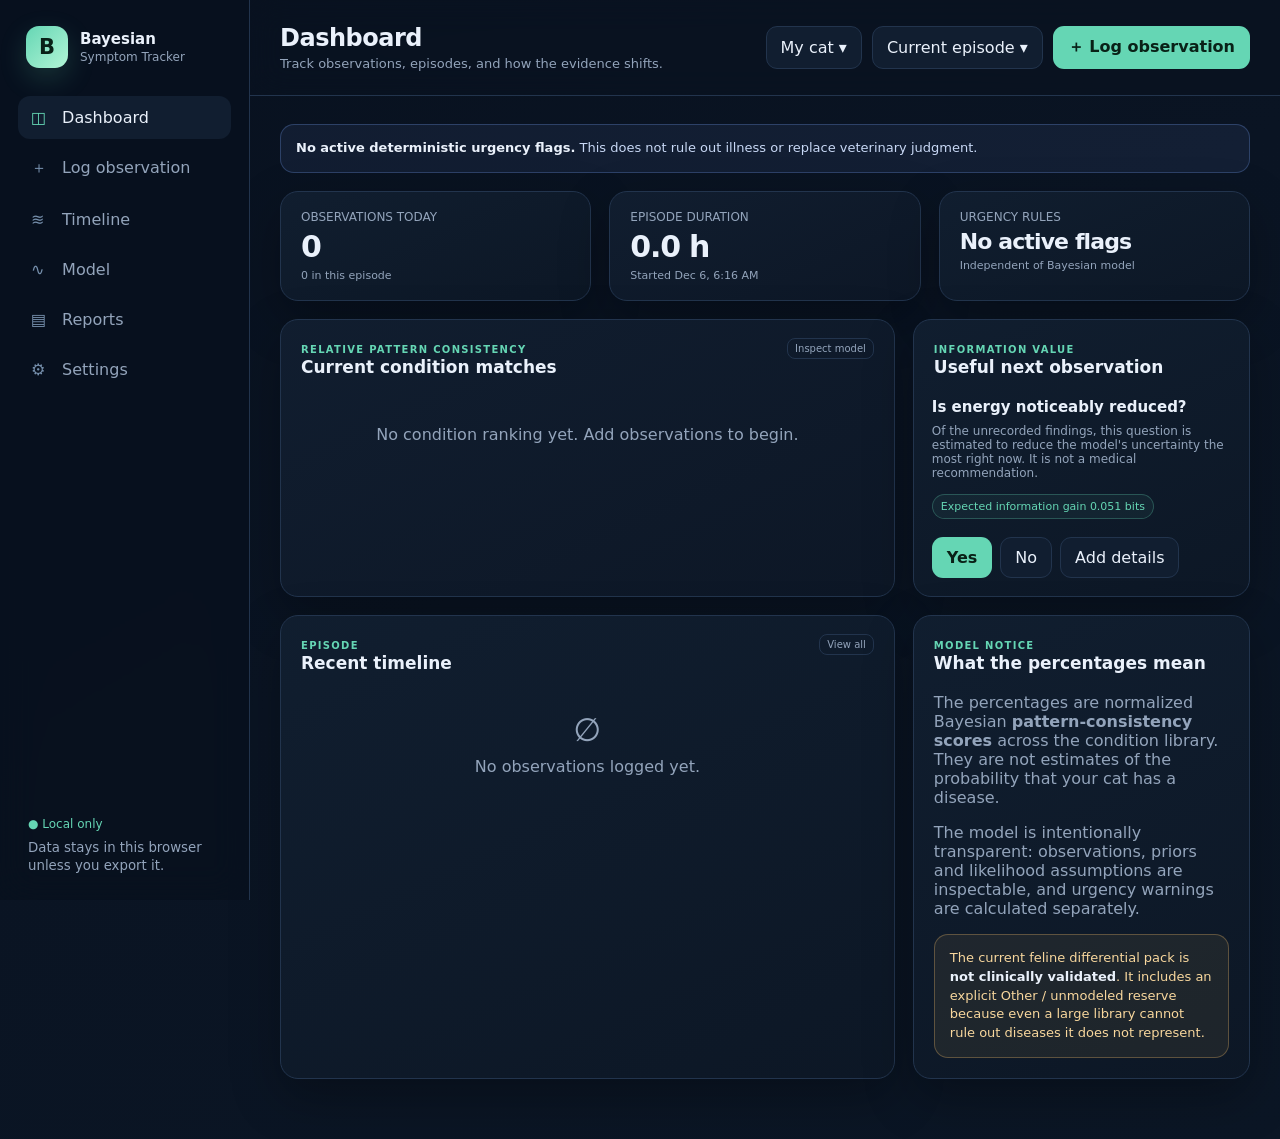
==== index.html @ 3bbf84b3 "Update for multiple profiles." ====
<!doctype html>
<html lang="en">
<head>
  <meta charset="utf-8" />
  <meta name="viewport" content="width=device-width,initial-scale=1" />
  <meta name="theme-color" content="#0d1726" />
  <meta name="description" content="A local-first Bayesian symptom and observation tracker for cats." />
  <title>Bayesian Symptom Tracker</title>
  <link rel="stylesheet" href="styles.css" />
  <link rel="manifest" href="manifest.webmanifest" />
</head>
<body>
  <div class="app-shell">
    <aside class="sidebar">
      <div class="brand">
        <div class="brand-mark">B</div>
        <div><strong>Bayesian</strong><span>Symptom Tracker</span></div>
      </div>
      <nav id="nav">
        <button data-view="dashboard" class="active"><span>◫</span> Dashboard</button>
        <button data-view="log"><span>＋</span> Log observation</button>
        <button data-view="timeline"><span>≋</span> Timeline</button>
        <button data-view="model"><span>∿</span> Model</button>
        <button data-view="reports"><span>▤</span> Reports</button>
        <button data-view="settings"><span>⚙</span> Settings</button>
      </nav>
      <div class="sidebar-foot">
        <span class="local-pill">● Local only</span>
        <small>Data stays in this browser unless you export it.</small>
      </div>
    </aside>

    <main>
      <header class="topbar">
        <button class="mobile-menu" id="mobileMenu" aria-label="Open navigation">☰</button>
        <div>
          <h1 id="viewTitle">Dashboard</h1>
          <p id="viewSubtitle">Track observations, episodes, and how the evidence shifts.</p>
        </div>
        <div class="top-actions">
          <button class="ghost context-button" id="petButton">My cat ▾</button>
          <button class="ghost context-button" id="episodeButton">Current episode ▾</button>
          <button class="primary" id="quickLog">＋ Log observation</button>
        </div>
      </header>

      <section id="appContent" class="content"></section>
    </main>
  </div>

  <div class="modal-backdrop hidden" id="modalBackdrop">
    <div class="modal" role="dialog" aria-modal="true" aria-labelledby="modalTitle">
      <div class="modal-head">
        <div><span class="eyebrow" id="modalEyebrow">OBSERVATION</span><h2 id="modalTitle">Log observation</h2></div>
        <button class="icon-button" id="closeModal" aria-label="Close">×</button>
      </div>
      <div id="modalBody"></div>
    </div>
  </div>

  <div id="toast" class="toast hidden"></div>
  <script src="app.js"></script>
</body>
</html>
---- styles.css ----
:root{
  --bg:#08111f;--panel:#0d1726;--panel2:#111e30;--panel3:#15243a;--line:#22344d;
  --text:#eaf1fb;--muted:#93a4bb;--accent:#65d6b4;--accent2:#7da7ff;--warning:#f2bd66;--danger:#ff7d86;
  --shadow:0 18px 50px rgba(0,0,0,.28);--radius:18px;
}
*{box-sizing:border-box}html{background:var(--bg);color-scheme:dark}body{margin:0;font-family:Inter,ui-sans-serif,system-ui,-apple-system,BlinkMacSystemFont,"Segoe UI",sans-serif;background:linear-gradient(150deg,#08111f,#0a1423 46%,#0b1625);color:var(--text);min-height:100vh}
button,input,select,textarea{font:inherit}.app-shell{display:grid;grid-template-columns:250px 1fr;min-height:100vh}.sidebar{position:sticky;top:0;height:100vh;border-right:1px solid var(--line);padding:26px 18px 20px;background:rgba(8,17,31,.9);backdrop-filter:blur(18px);display:flex;flex-direction:column;z-index:20}.brand{display:flex;gap:12px;align-items:center;padding:0 8px 28px}.brand-mark{width:42px;height:42px;border-radius:13px;display:grid;place-items:center;color:#092117;font-weight:900;font-size:21px;background:linear-gradient(135deg,var(--accent),#b2f5d6);box-shadow:0 10px 28px rgba(101,214,180,.18)}.brand strong,.brand span{display:block}.brand strong{font-size:15px}.brand span{font-size:12px;color:var(--muted);margin-top:2px}.sidebar nav{display:grid;gap:7px}.sidebar nav button{border:0;text-align:left;background:transparent;color:var(--muted);padding:12px 13px;border-radius:12px;cursor:pointer;transition:.16s}.sidebar nav button span{display:inline-block;width:26px;color:#7690ad}.sidebar nav button:hover,.sidebar nav button.active{background:var(--panel2);color:var(--text)}.sidebar nav button.active span{color:var(--accent)}.sidebar-foot{margin-top:auto;padding:16px 10px 4px;display:grid;gap:8px;color:var(--muted)}.local-pill{font-size:12px;color:var(--accent)}.sidebar-foot small{line-height:1.4}
main{min-width:0}.topbar{min-height:96px;padding:23px 30px;border-bottom:1px solid var(--line);display:flex;align-items:center;gap:18px;background:rgba(9,19,33,.78);backdrop-filter:blur(16px);position:sticky;top:0;z-index:15}.topbar h1{margin:0;font-size:24px;letter-spacing:-.02em}.topbar p{margin:4px 0 0;color:var(--muted);font-size:13px}.top-actions{margin-left:auto;display:flex;gap:10px}.content{padding:28px 30px 60px;max-width:1500px;margin:0 auto}.mobile-menu{display:none;border:0;background:transparent;color:var(--text);font-size:24px}
button.primary,button.ghost,button.danger,button.secondary{border:1px solid transparent;border-radius:11px;padding:10px 14px;cursor:pointer;transition:.16s}button.primary{background:var(--accent);color:#092117;font-weight:800}button.primary:hover{filter:brightness(1.06);transform:translateY(-1px)}button.ghost{background:var(--panel2);border-color:var(--line);color:var(--text)}button.secondary{background:#1a2a42;border-color:#2c4261;color:#cfe1f5}button.danger{background:rgba(255,125,134,.1);border-color:rgba(255,125,134,.28);color:#ffabb1}.icon-button{border:0;background:transparent;color:var(--muted);font-size:26px;cursor:pointer}.grid{display:grid;gap:18px}.grid.two{grid-template-columns:minmax(0,1.55fr) minmax(300px,.85fr)}.grid.three{grid-template-columns:repeat(3,1fr)}.card{background:linear-gradient(155deg,rgba(17,30,48,.96),rgba(13,23,38,.96));border:1px solid var(--line);border-radius:var(--radius);box-shadow:var(--shadow);overflow:hidden}.card-pad{padding:20px}.card-head{padding:18px 20px 0;display:flex;gap:16px;align-items:flex-start;justify-content:space-between}.card h2,.card h3{margin:0}.card h2{font-size:17px}.card h3{font-size:15px}.card p{color:var(--muted)}.eyebrow{text-transform:uppercase;letter-spacing:.13em;color:var(--accent);font-size:10px;font-weight:900}.muted{color:var(--muted)}.kpi{padding:18px 20px}.kpi-label{color:var(--muted);font-size:12px}.kpi-value{font-size:30px;font-weight:800;letter-spacing:-.04em;margin-top:5px}.kpi-foot{font-size:11px;color:var(--muted);margin-top:5px}.notice{border:1px solid rgba(125,167,255,.26);background:rgba(125,167,255,.08);border-radius:14px;padding:14px 15px;color:#c8d8f5;font-size:13px;line-height:1.45}.notice.warning{border-color:rgba(242,189,102,.3);background:rgba(242,189,102,.08);color:#f8d79d}.notice.danger{border-color:rgba(255,125,134,.34);background:rgba(255,125,134,.09);color:#ffd0d4}.notice strong{color:var(--text)}
.score-list{padding:10px 20px 20px;display:grid;gap:13px}.score-row{display:grid;grid-template-columns:minmax(150px,1.3fr) 2fr 58px;align-items:center;gap:12px}.score-label{min-width:0}.score-label strong{display:block;font-size:13px;white-space:nowrap;overflow:hidden;text-overflow:ellipsis}.score-label small{color:var(--muted)}.bar{height:8px;background:#1f3047;border-radius:99px;overflow:hidden}.bar>span{display:block;height:100%;border-radius:inherit;background:linear-gradient(90deg,var(--accent2),var(--accent));min-width:2px}.score-number{text-align:right;font-weight:800;font-variant-numeric:tabular-nums}.timeline{padding:8px 20px 20px}.event{display:grid;grid-template-columns:88px 14px 1fr;gap:12px;position:relative;padding:9px 0}.event:before{content:"";position:absolute;left:94px;top:29px;bottom:-10px;width:1px;background:var(--line)}.event:last-child:before{display:none}.event-time{font-size:11px;color:var(--muted);text-align:right;padding-top:2px}.dot{width:10px;height:10px;border-radius:50%;background:var(--accent);margin-top:4px;box-shadow:0 0 0 4px rgba(101,214,180,.08)}.event-body{padding-bottom:7px}.event-body strong{font-size:13px}.event-body p{margin:4px 0 0;font-size:12px;line-height:1.45}.event-actions{margin-top:7px;display:flex;gap:7px}.mini{border:1px solid var(--line);background:transparent;color:var(--muted);font-size:10px;border-radius:8px;padding:4px 7px;cursor:pointer}.empty{padding:38px 22px;text-align:center;color:var(--muted)}.empty .big{font-size:32px;margin-bottom:8px}.chips{display:flex;gap:7px;flex-wrap:wrap}.chip{border:1px solid var(--line);border-radius:99px;padding:5px 8px;color:var(--muted);font-size:11px;background:rgba(255,255,255,.015)}.chip.accent{color:var(--accent);border-color:rgba(101,214,180,.28);background:rgba(101,214,180,.06)}
.question-card{padding:18px}.question-card h3{margin:3px 0 8px}.question-card p{font-size:12px;margin:0 0 14px}.question-actions{display:flex;gap:8px}.evidence-list{padding:8px 20px 20px;display:grid;gap:9px}.evidence-item{display:grid;grid-template-columns:1fr auto;gap:12px;padding:10px 0;border-bottom:1px solid rgba(34,52,77,.55)}.evidence-item:last-child{border-bottom:0}.evidence-item strong{font-size:12px}.evidence-item small{color:var(--muted);display:block;margin-top:3px}.impact{font-size:11px;font-weight:800}.impact.up{color:var(--accent)}.impact.down{color:var(--danger)}
form{display:grid;gap:15px}.field{display:grid;gap:7px}.field label{font-size:12px;color:#b6c6da}.field input,.field select,.field textarea{width:100%;background:#0c1829;color:var(--text);border:1px solid #263a55;border-radius:10px;padding:10px 11px;outline:none}.field input:focus,.field select:focus,.field textarea:focus{border-color:#5687ca;box-shadow:0 0 0 3px rgba(86,135,202,.12)}.field textarea{min-height:88px;resize:vertical}.form-row{display:grid;grid-template-columns:1fr 1fr;gap:12px}.form-actions{display:flex;justify-content:flex-end;gap:9px;padding-top:4px}.helper{font-size:11px;color:var(--muted);line-height:1.4}.checkbox{display:flex;align-items:center;gap:8px;color:#c2d0e0;font-size:12px}.checkbox input{width:auto}.modal-backdrop{position:fixed;inset:0;background:rgba(3,8,15,.74);display:grid;place-items:center;padding:24px;z-index:100}.modal-backdrop.hidden,.hidden{display:none!important}.modal{width:min(650px,100%);max-height:90vh;overflow:auto;background:var(--panel);border:1px solid var(--line);border-radius:20px;box-shadow:0 30px 80px rgba(0,0,0,.5)}.modal-head{display:flex;justify-content:space-between;align-items:flex-start;padding:21px 22px 10px}.modal-head h2{margin:4px 0 0}.modal #modalBody{padding:10px 22px 22px}.toast{position:fixed;right:22px;bottom:22px;padding:12px 15px;background:#142238;border:1px solid #29415f;border-radius:12px;box-shadow:var(--shadow);font-size:12px;z-index:200}
.table-wrap{overflow:auto}.table{width:100%;border-collapse:collapse}.table th,.table td{padding:11px 13px;border-bottom:1px solid var(--line);text-align:left;font-size:12px}.table th{color:var(--muted);font-weight:600}.table td{color:#d5dfec}.badge{display:inline-block;border-radius:99px;padding:4px 7px;font-size:10px;font-weight:800;text-transform:uppercase;letter-spacing:.05em}.badge.emergency{background:rgba(255,125,134,.12);color:#ff9da4}.badge.urgent{background:rgba(242,189,102,.12);color:#f5c977}.badge.clear{background:rgba(101,214,180,.09);color:var(--accent)}.section-gap{margin-top:18px}.report-paper{background:#fff;color:#1d2733;border-radius:12px;padding:28px;box-shadow:var(--shadow)}.report-paper h2,.report-paper h3{color:#17202a}.report-paper p,.report-paper td,.report-paper th{color:#3f4b58}.report-paper .report-muted{color:#6d7782}.report-paper table{width:100%;border-collapse:collapse}.report-paper td,.report-paper th{padding:7px;border-bottom:1px solid #dde3ea;font-size:12px;text-align:left}.report-options{display:flex;gap:14px;flex-wrap:wrap;margin:12px 0 18px}.source-list a{color:#9fc1ff}.source-list li{margin-bottom:8px;color:var(--muted);font-size:12px}.model-chart{padding:6px 20px 18px}.spark{width:100%;height:210px}.spark line{stroke:#243750;stroke-width:1}.spark polyline{fill:none;stroke:#65d6b4;stroke-width:2.5}.spark text{fill:#8296ae;font-size:10px}.divider{height:1px;background:var(--line);margin:18px 0}.episode-strip{display:flex;gap:8px;overflow:auto;padding-bottom:4px}.episode-pill{white-space:nowrap;border:1px solid var(--line);background:#0d192a;color:var(--muted);padding:8px 10px;border-radius:99px;font-size:11px;cursor:pointer}.episode-pill.active{background:rgba(101,214,180,.09);color:var(--accent);border-color:rgba(101,214,180,.26)}
@media(max-width:1000px){.app-shell{grid-template-columns:1fr}.sidebar{position:fixed;left:-270px;width:250px;transition:.2s}.sidebar.open{left:0;box-shadow:20px 0 50px rgba(0,0,0,.4)}.mobile-menu{display:block}.grid.two,.grid.three{grid-template-columns:1fr}.topbar{padding:18px}.content{padding:20px}.top-actions .ghost{display:none}}
@media(max-width:650px){.topbar p{display:none}.top-actions .primary{padding:9px 10px;font-size:12px}.content{padding:14px}.form-row{grid-template-columns:1fr}.score-row{grid-template-columns:minmax(120px,1fr) 1.2fr 50px}.grid.three{gap:12px}.kpi-value{font-size:25px}.modal-backdrop{padding:10px}.event{grid-template-columns:62px 14px 1fr}.event:before{left:68px}}
@media print{body{background:white;color:black}.sidebar,.topbar,.no-print,.report-options,.report-actions{display:none!important}.app-shell{display:block}.content{padding:0}.card{border:0;box-shadow:none}.report-paper{box-shadow:none;border-radius:0;padding:0}#appContent>*:not(.print-target){display:none!important}.print-target{display:block!important}}

/* v0.2 condition-library browser */
.model-family{border:1px solid var(--line);border-radius:12px;margin:10px 0;background:rgba(255,255,255,.018);overflow:hidden}
.model-family summary{display:flex;justify-content:space-between;gap:16px;align-items:center;cursor:pointer;padding:14px 16px;list-style:none}
.model-family summary::-webkit-details-marker{display:none}
.model-family summary span{font-size:12px;color:var(--muted);white-space:nowrap}
.model-family[open] summary{border-bottom:1px solid var(--line)}
.model-family .score-list{padding:6px 0}
@media (max-width:640px){.model-family summary{align-items:flex-start;flex-direction:column;gap:4px}.model-family summary span{white-space:normal}}

/* v0.3 multi-pet + settings polish */
.form-row.three{grid-template-columns:1.25fr .8fr 1.2fr}
.button-row{display:flex;gap:9px;align-items:center;flex-wrap:wrap;padding-top:4px}
.button-like{display:inline-flex;align-items:center;justify-content:center;border:1px solid transparent;border-radius:11px;padding:10px 14px;cursor:pointer;transition:.16s;line-height:1.2}
.button-like.ghost-like{background:var(--panel2);border-color:var(--line);color:var(--text)}
.button-like:hover{filter:brightness(1.08);transform:translateY(-1px)}
.pet-strip{display:flex;gap:8px;overflow:auto;padding:2px 0 4px}
.pet-pill{white-space:nowrap;border:1px solid var(--line);background:#0d192a;color:var(--muted);padding:8px 12px;border-radius:99px;font-size:12px;cursor:pointer}
.pet-pill.active{background:rgba(101,214,180,.09);color:var(--accent);border-color:rgba(101,214,180,.26)}
.split-actions{justify-content:space-between;align-items:center}
.pet-switch-list{display:grid;gap:9px}
.pet-switch{width:100%;display:grid;grid-template-columns:42px 1fr auto;align-items:center;gap:12px;text-align:left;background:#0c1829;color:var(--text);border:1px solid var(--line);border-radius:13px;padding:11px 12px;cursor:pointer}
.pet-switch:hover,.pet-switch.active{border-color:rgba(101,214,180,.38);background:rgba(101,214,180,.055)}
.pet-switch strong,.pet-switch small{display:block}.pet-switch small{color:var(--muted);margin-top:3px}
.pet-avatar{width:38px;height:38px;border-radius:12px;display:grid;place-items:center;background:var(--panel3);color:var(--accent);font-weight:900}
.context-button{max-width:190px;white-space:nowrap;overflow:hidden;text-overflow:ellipsis}
.settings-grid{align-items:start}
@media(max-width:1150px){.context-button{max-width:145px}.top-actions{gap:7px}}
@media(max-width:1000px){.form-row.three{grid-template-columns:1fr 1fr}.form-row.three .field:first-child{grid-column:1/-1}.top-actions #episodeButton{display:none}.top-actions #petButton{display:inline-flex}}
@media(max-width:650px){.form-row.three{grid-template-columns:1fr}.form-row.three .field:first-child{grid-column:auto}.top-actions #petButton{max-width:105px;padding:9px 10px;font-size:12px}.button-row>*{flex:1 1 auto}.pet-switch{grid-template-columns:38px 1fr}.pet-switch>.chip{display:none}}
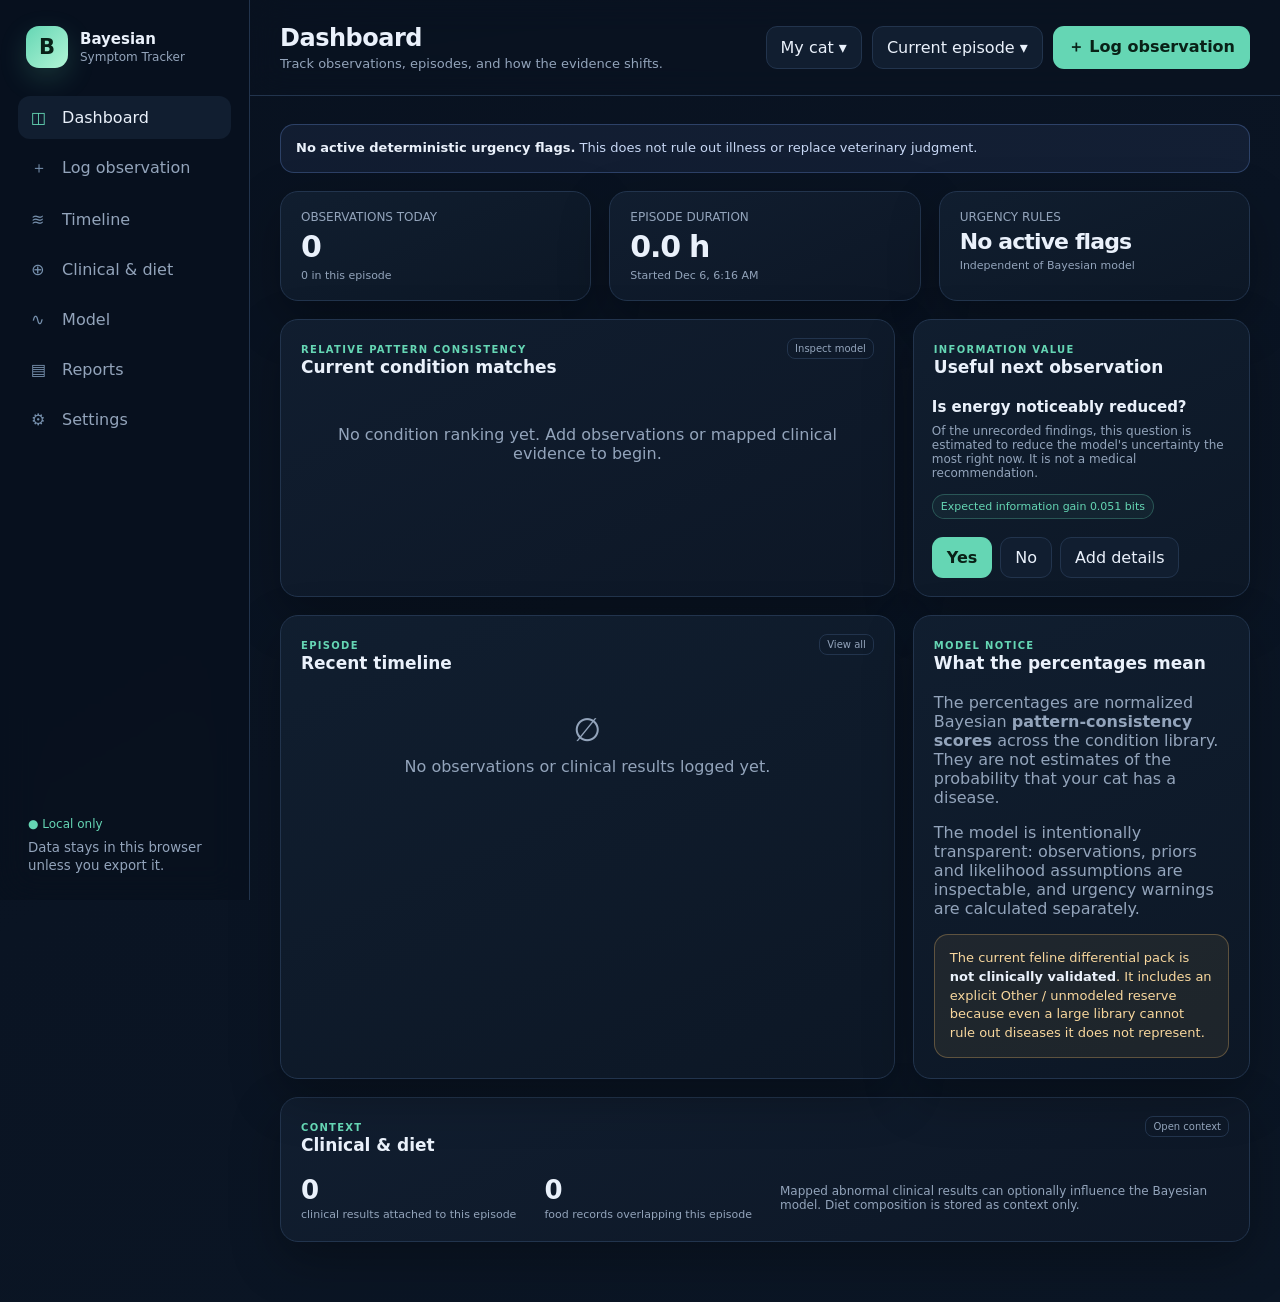
==== commit aca39607: "Additional context." ====
--- a/index.html
+++ b/index.html
@@ -20,6 +20,7 @@
         <button data-view="dashboard" class="active"><span>◫</span> Dashboard</button>
         <button data-view="log"><span>＋</span> Log observation</button>
         <button data-view="timeline"><span>≋</span> Timeline</button>
+        <button data-view="context"><span>⊕</span> Clinical & diet</button>
         <button data-view="model"><span>∿</span> Model</button>
         <button data-view="reports"><span>▤</span> Reports</button>
         <button data-view="settings"><span>⚙</span> Settings</button>
--- a/styles.css
+++ b/styles.css
@@ -44,3 +44,27 @@
 @media(max-width:1150px){.context-button{max-width:145px}.top-actions{gap:7px}}
 @media(max-width:1000px){.form-row.three{grid-template-columns:1fr 1fr}.form-row.three .field:first-child{grid-column:1/-1}.top-actions #episodeButton{display:none}.top-actions #petButton{display:inline-flex}}
 @media(max-width:650px){.form-row.three{grid-template-columns:1fr}.form-row.three .field:first-child{grid-column:auto}.top-actions #petButton{max-width:105px;padding:9px 10px;font-size:12px}.button-row>*{flex:1 1 auto}.pet-switch{grid-template-columns:38px 1fr}.pet-switch>.chip{display:none}}
+
+
+/* v0.4 clinical measurements + diet context */
+.context-grid{align-items:start}
+.context-list{display:grid;gap:10px;margin-top:12px}
+.context-item{display:grid;grid-template-columns:minmax(0,1fr) auto;gap:14px;align-items:start;padding:13px 0;border-bottom:1px solid rgba(34,52,77,.58)}
+.context-item:last-child{border-bottom:0}
+.context-item strong{display:inline-block;font-size:13px;margin-right:8px}
+.context-item small{display:block;color:var(--muted);margin-top:4px;line-height:1.4}
+.context-item p{font-size:12px;margin:6px 0 0}
+.context-value{font-size:13px;font-weight:800;color:var(--accent2)}
+.context-actions{display:flex;gap:7px;align-items:center;justify-content:flex-end;flex-wrap:wrap}
+.nutrient-chips{display:flex;gap:6px;flex-wrap:wrap;margin-top:8px}
+.context-summary{display:grid;grid-template-columns:auto auto 1fr;gap:28px;align-items:center}
+.context-summary>div{display:grid;gap:3px}.context-summary>div strong{font-size:26px}.context-summary>div span{font-size:11px;color:var(--muted)}.context-summary p{margin:0;font-size:12px}
+.clinical-dot{background:var(--accent2)!important;box-shadow:0 0 0 4px rgba(125,167,255,.09)!important}
+
+.clinical-value-row{grid-template-columns:1.35fr 1fr .65fr}
+.clinical-reference-row{grid-template-columns:1fr 1fr 1.25fr}
+@media(max-width:1000px){.clinical-value-row,.clinical-reference-row{grid-template-columns:1fr 1fr}.clinical-value-row .field:first-child{grid-column:1/-1}}
+@media(max-width:650px){.clinical-value-row,.clinical-reference-row{grid-template-columns:1fr}.clinical-value-row .field:first-child{grid-column:auto}}
+.empty.compact{padding:24px 10px}
+@media(max-width:900px){.context-summary{grid-template-columns:1fr 1fr}.context-summary p{grid-column:1/-1}}
+@media(max-width:650px){.context-item{grid-template-columns:1fr}.context-actions{justify-content:flex-start}.context-summary{grid-template-columns:1fr}.context-summary p{grid-column:auto}.context-grid .card-head{align-items:center}.context-grid .card-head .primary{padding:8px 10px;font-size:11px}}
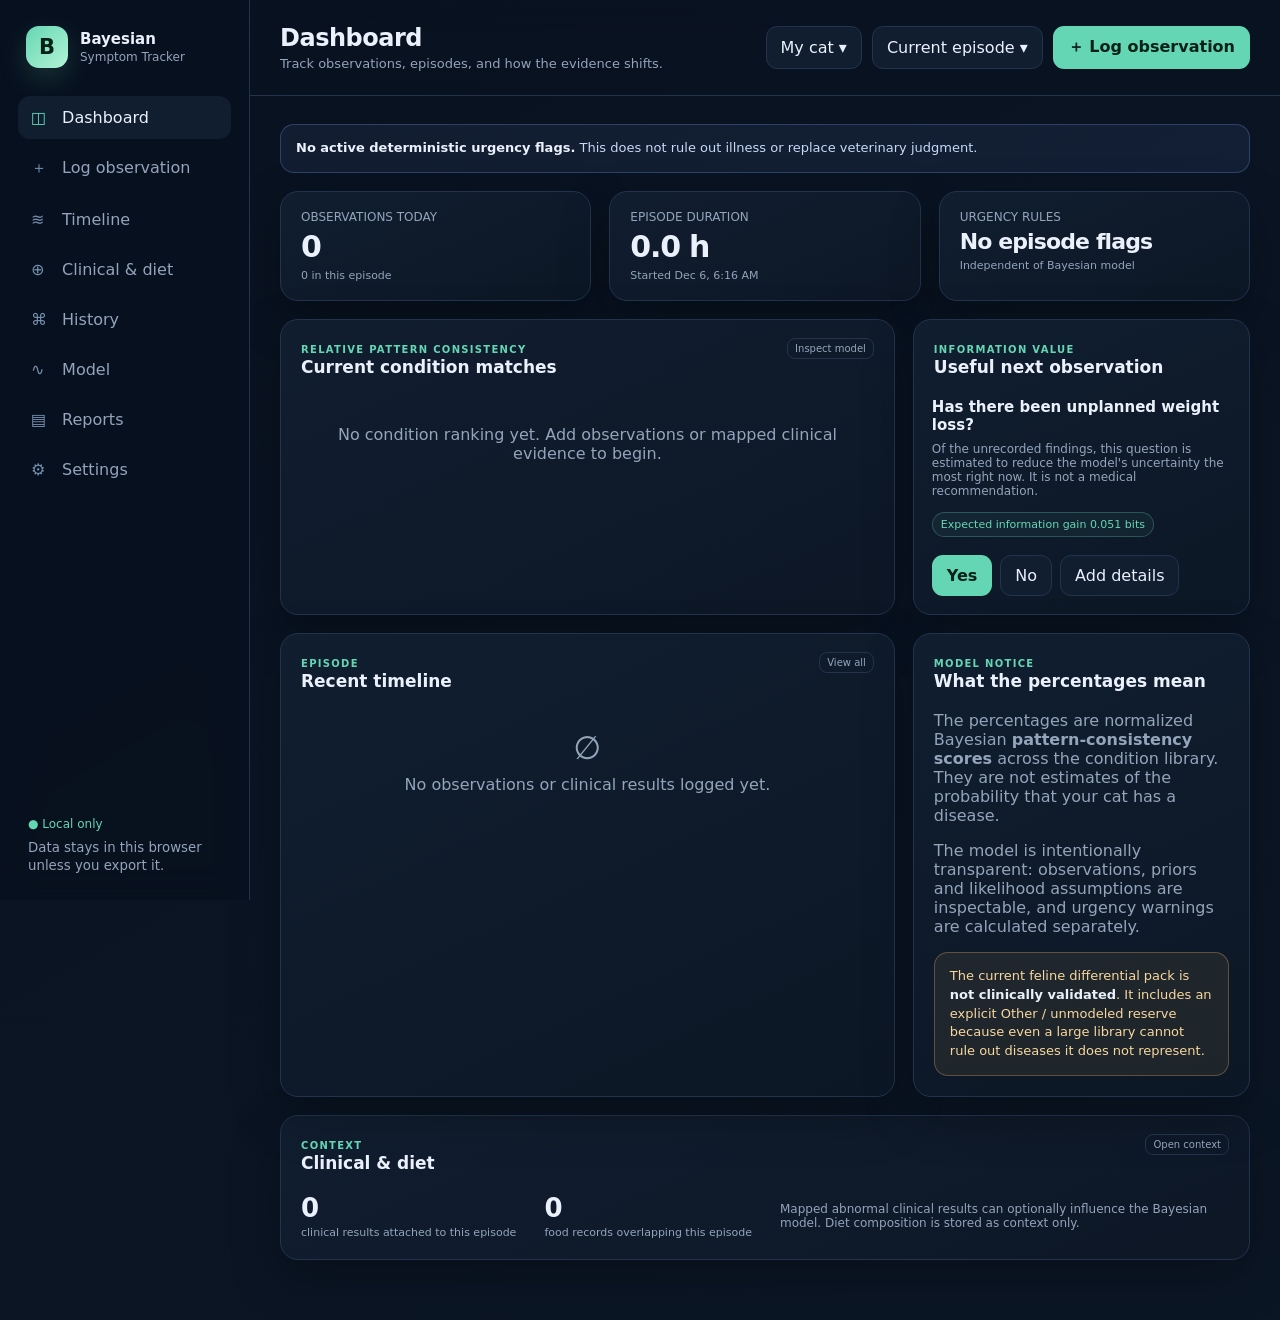
==== commit 53ebaf60: "Udpates" ====
--- a/index.html
+++ b/index.html
@@ -21,6 +21,7 @@
         <button data-view="log"><span>＋</span> Log observation</button>
         <button data-view="timeline"><span>≋</span> Timeline</button>
         <button data-view="context"><span>⊕</span> Clinical & diet</button>
+        <button data-view="history"><span>⌘</span> History</button>
         <button data-view="model"><span>∿</span> Model</button>
         <button data-view="reports"><span>▤</span> Reports</button>
         <button data-view="settings"><span>⚙</span> Settings</button>
--- a/styles.css
+++ b/styles.css
@@ -68,3 +68,16 @@
 .empty.compact{padding:24px 10px}
 @media(max-width:900px){.context-summary{grid-template-columns:1fr 1fr}.context-summary p{grid-column:1/-1}}
 @media(max-width:650px){.context-item{grid-template-columns:1fr}.context-actions{justify-content:flex-start}.context-summary{grid-template-columns:1fr}.context-summary p{grid-column:auto}.context-grid .card-head{align-items:center}.context-grid .card-head .primary{padding:8px 10px;font-size:11px}}
+
+/* v0.5 longitudinal history + inference audit */
+.history-grid{align-items:start}
+.history-facts{display:grid;grid-template-columns:repeat(2,minmax(0,1fr));gap:10px;margin-top:14px}
+.history-facts>div{border:1px solid var(--line);border-radius:11px;padding:10px 12px;background:rgba(255,255,255,.015);display:grid;gap:3px}
+.history-facts span{color:var(--muted);font-size:10px;text-transform:uppercase;letter-spacing:.08em}
+.history-facts strong{font-size:13px}
+.link-episode-list{display:grid;gap:8px;margin-top:14px}
+.link-episode-row{display:grid;grid-template-columns:auto 1fr;gap:12px;align-items:flex-start;padding:12px;border:1px solid var(--line);border-radius:12px;background:rgba(255,255,255,.015);cursor:pointer}
+.link-episode-row input{margin-top:3px}
+.link-episode-row strong,.link-episode-row small{display:block}.link-episode-row small{color:var(--muted);margin-top:4px;line-height:1.4}
+.inference-audit{display:grid;gap:8px}
+@media(max-width:650px){.history-facts{grid-template-columns:1fr}.history-grid .card-head{align-items:center}.history-grid .card-head button{padding:8px 10px;font-size:11px}}
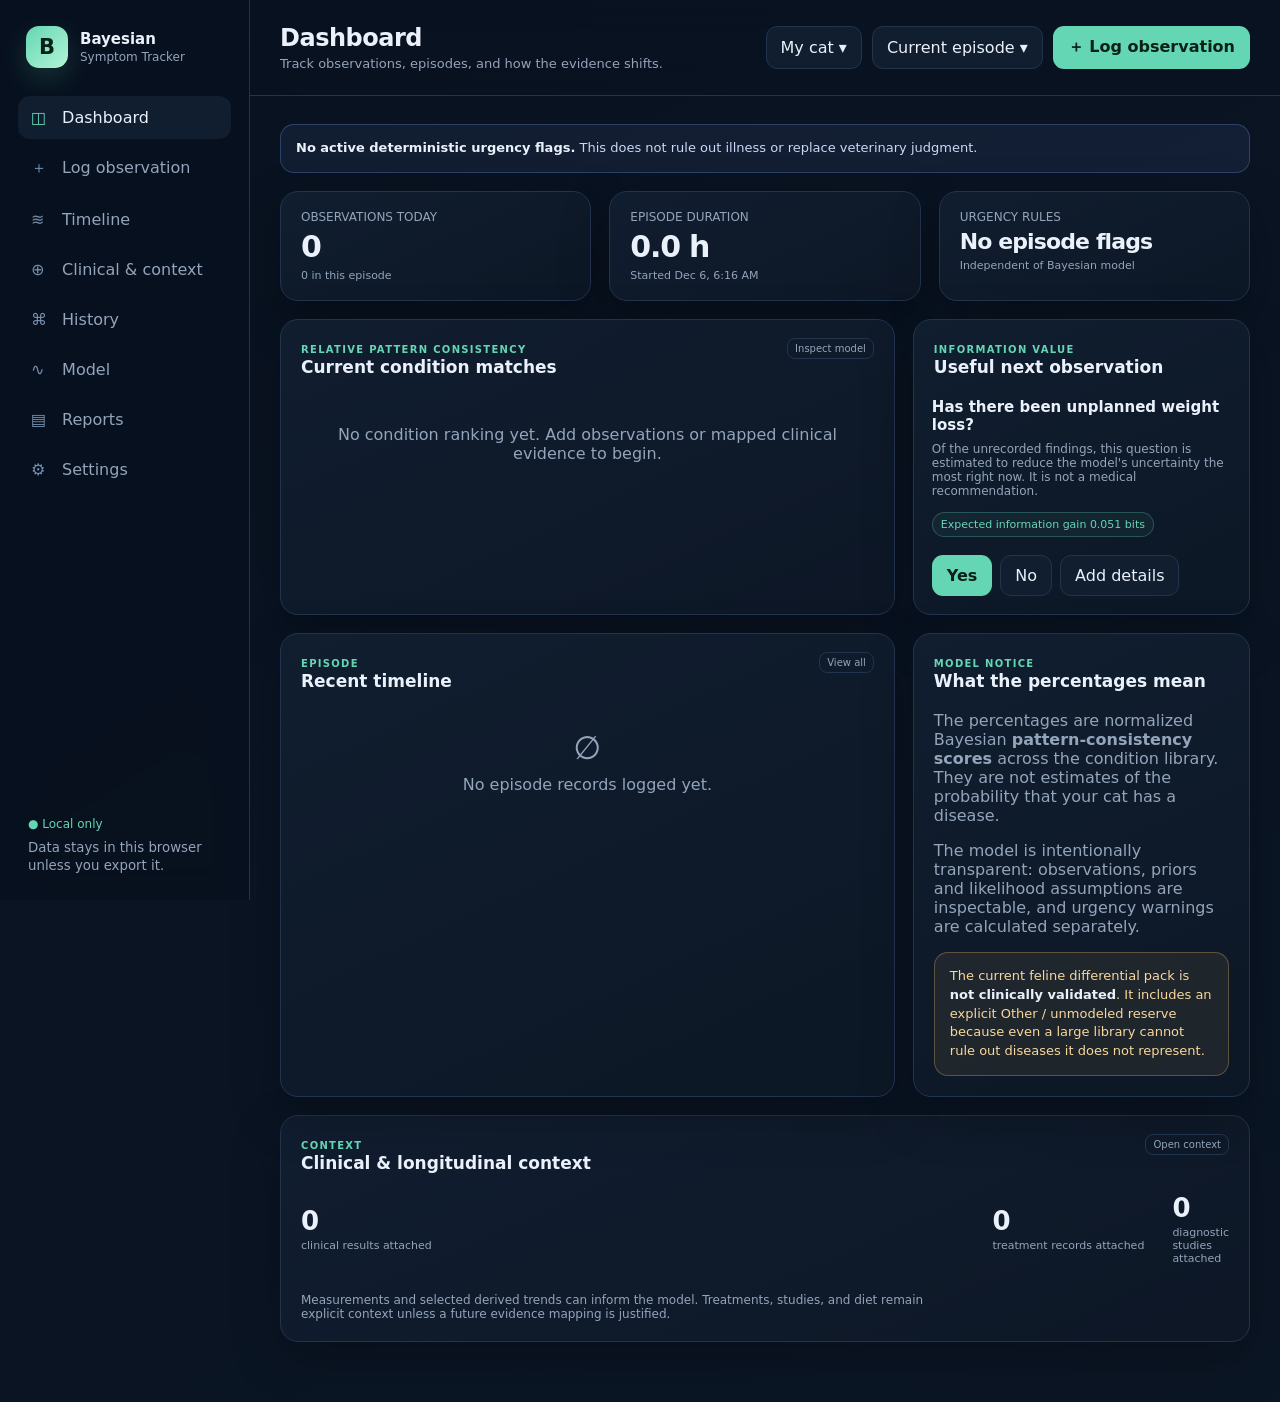
==== commit f364c6ae: "Updating the observation layer" ====
--- a/index.html
+++ b/index.html
@@ -20,7 +20,7 @@
         <button data-view="dashboard" class="active"><span>◫</span> Dashboard</button>
         <button data-view="log"><span>＋</span> Log observation</button>
         <button data-view="timeline"><span>≋</span> Timeline</button>
-        <button data-view="context"><span>⊕</span> Clinical & diet</button>
+        <button data-view="context"><span>⊕</span> Clinical & context</button>
         <button data-view="history"><span>⌘</span> History</button>
         <button data-view="model"><span>∿</span> Model</button>
         <button data-view="reports"><span>▤</span> Reports</button>
--- a/styles.css
+++ b/styles.css
@@ -69,7 +69,7 @@
 @media(max-width:900px){.context-summary{grid-template-columns:1fr 1fr}.context-summary p{grid-column:1/-1}}
 @media(max-width:650px){.context-item{grid-template-columns:1fr}.context-actions{justify-content:flex-start}.context-summary{grid-template-columns:1fr}.context-summary p{grid-column:auto}.context-grid .card-head{align-items:center}.context-grid .card-head .primary{padding:8px 10px;font-size:11px}}
 
-/* v0.5 longitudinal history + inference audit */
+/* v0.5+ longitudinal history + inference audit */
 .history-grid{align-items:start}
 .history-facts{display:grid;grid-template-columns:repeat(2,minmax(0,1fr));gap:10px;margin-top:14px}
 .history-facts>div{border:1px solid var(--line);border-radius:11px;padding:10px 12px;background:rgba(255,255,255,.015);display:grid;gap:3px}
@@ -81,3 +81,15 @@
 .link-episode-row strong,.link-episode-row small{display:block}.link-episode-row small{color:var(--muted);margin-top:4px;line-height:1.4}
 .inference-audit{display:grid;gap:8px}
 @media(max-width:650px){.history-facts{grid-template-columns:1fr}.history-grid .card-head{align-items:center}.history-grid .card-head button{padding:8px 10px;font-size:11px}}
+
+
+/* v0.6 quantitative trends + richer clinical context */
+.trend-grid{display:grid;grid-template-columns:repeat(auto-fit,minmax(230px,1fr));gap:12px}
+.trend-card{border:1px solid var(--line);border-radius:13px;padding:13px;background:rgba(255,255,255,.015);display:grid;gap:8px}
+.trend-card strong,.trend-card small{display:block}.trend-card small{color:var(--muted)}
+.mini-spark{width:100%;height:46px;background:#0b1728;border-radius:9px;overflow:hidden}
+.mini-spark polyline{fill:none;stroke:var(--accent2);stroke-width:2;vector-effect:non-scaling-stroke}
+.trend-facts{display:flex;gap:7px;flex-wrap:wrap}.trend-facts span{font-size:10px;border:1px solid var(--line);border-radius:99px;padding:4px 7px;color:#c7d5e7}
+.treatment-dot{background:#c18cff!important;box-shadow:0 0 0 4px rgba(193,140,255,.09)!important}
+.study-dot{background:#f2bd66!important;box-shadow:0 0 0 4px rgba(242,189,102,.09)!important}
+@media(max-width:650px){.trend-grid{grid-template-columns:1fr}}
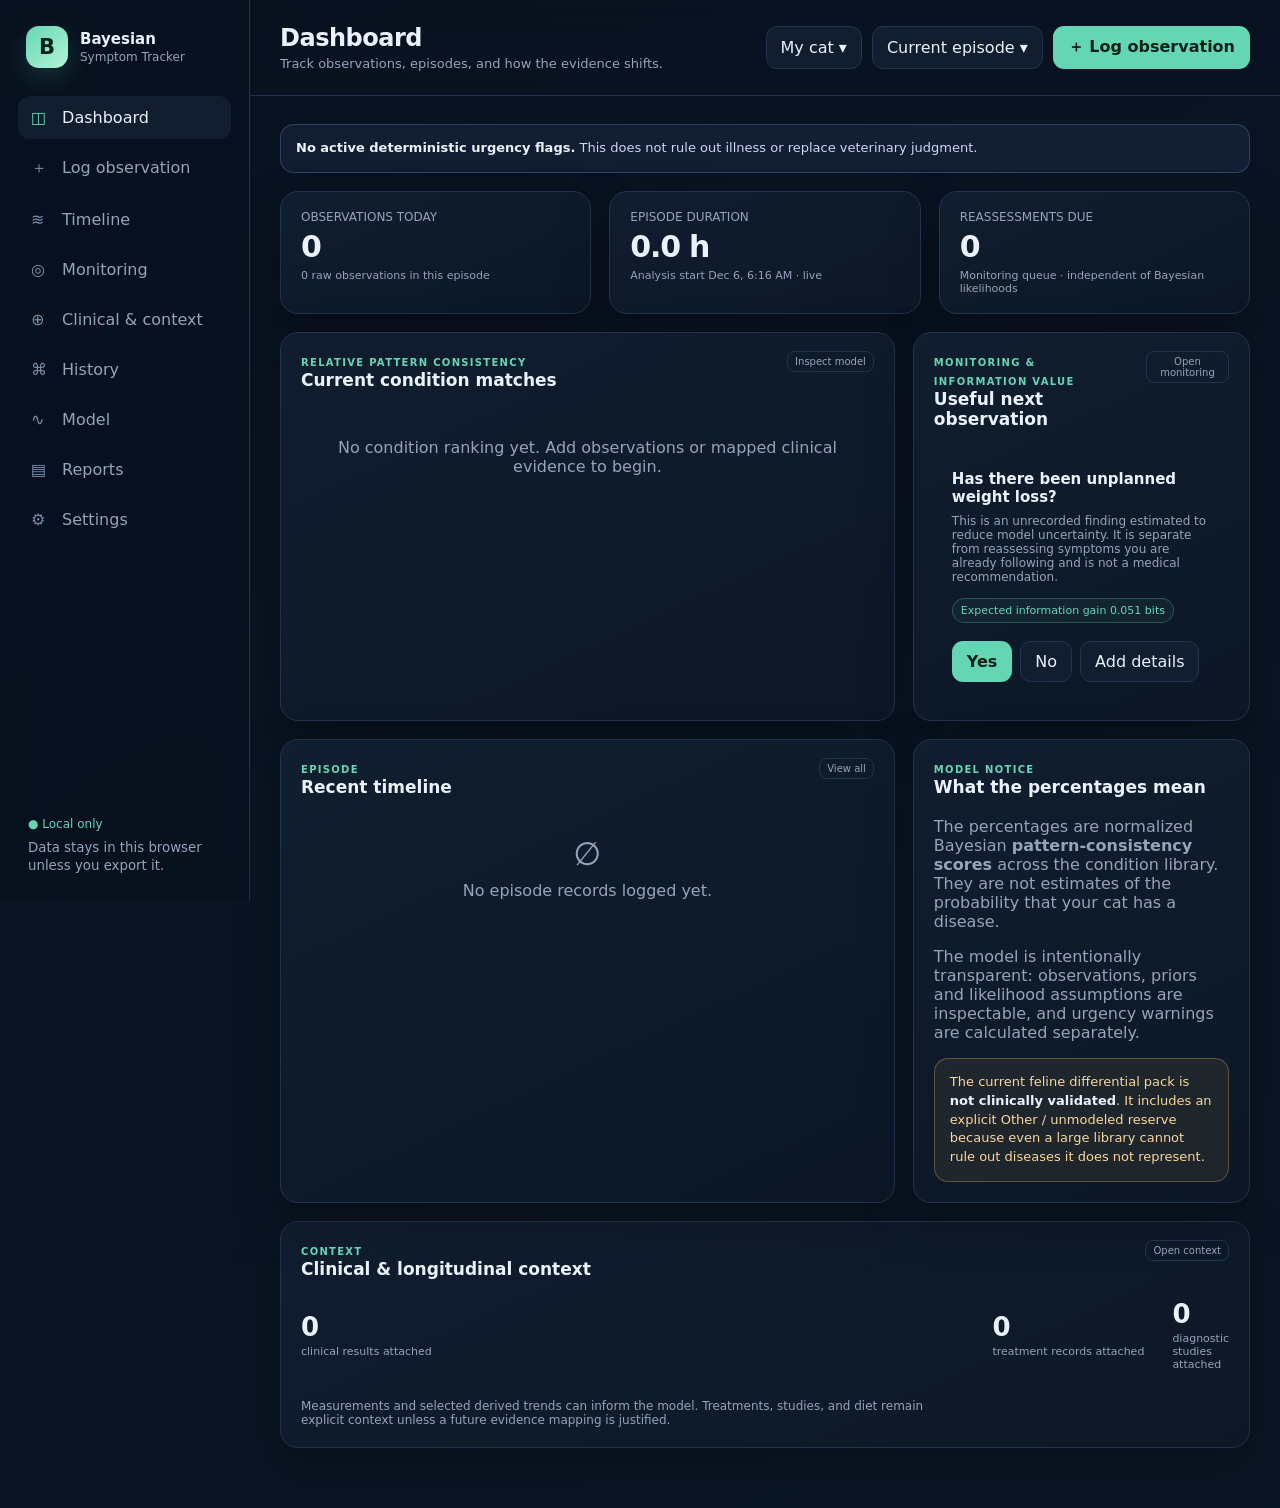
==== commit ed14f871: "Updates" ====
--- a/index.html
+++ b/index.html
@@ -20,6 +20,7 @@
         <button data-view="dashboard" class="active"><span>◫</span> Dashboard</button>
         <button data-view="log"><span>＋</span> Log observation</button>
         <button data-view="timeline"><span>≋</span> Timeline</button>
+        <button data-view="monitoring"><span>◎</span> Monitoring</button>
         <button data-view="context"><span>⊕</span> Clinical & context</button>
         <button data-view="history"><span>⌘</span> History</button>
         <button data-view="model"><span>∿</span> Model</button>
--- a/styles.css
+++ b/styles.css
@@ -93,3 +93,20 @@
 .treatment-dot{background:#c18cff!important;box-shadow:0 0 0 4px rgba(193,140,255,.09)!important}
 .study-dot{background:#f2bd66!important;box-shadow:0 0 0 4px rgba(242,189,102,.09)!important}
 @media(max-width:650px){.trend-grid{grid-template-columns:1fr}}
+
+/* v0.7 longitudinal monitoring / reassessment */
+.monitor-list{display:grid;gap:10px}
+.monitor-item{display:grid;grid-template-columns:minmax(0,1fr) auto;gap:16px;align-items:center;border:1px solid var(--line);border-radius:13px;padding:14px;background:rgba(255,255,255,.014)}
+.monitor-item.due{border-color:rgba(242,189,102,.35);background:rgba(242,189,102,.035)}
+.monitor-main{min-width:0}.monitor-title{display:flex;gap:8px;align-items:center;flex-wrap:wrap}.monitor-title strong{font-size:13px}.monitor-main p{margin:7px 0 6px;font-size:12px;line-height:1.45}.monitor-main small{display:block;color:var(--muted);margin-top:7px;line-height:1.4}
+.monitor-meta{display:flex;gap:7px;flex-wrap:wrap;color:var(--muted);font-size:10px}.monitor-meta span{border:1px solid rgba(34,52,77,.8);border-radius:99px;padding:4px 7px}
+.monitor-actions{min-width:260px}.monitor-actions .question-actions{justify-content:flex-end;margin:0}
+.opportunity-list{display:grid;gap:12px}.opportunity-list .question-card{border:1px solid var(--line);border-radius:12px;padding:13px;background:rgba(255,255,255,.012)}.opportunity-list .question-card h3{margin-top:0}
+.warning-chip{color:var(--warning)!important;border-color:rgba(242,189,102,.35)!important}
+@media(max-width:850px){.monitor-item{grid-template-columns:1fr}.monitor-actions{min-width:0}.monitor-actions .question-actions{justify-content:flex-start}}
+
+/* v0.7.1 retrospective entry-date controls */
+.date-entry-helper{display:grid;gap:6px;margin-top:2px}
+.date-entry-helper .compact-row{padding-top:0;gap:6px}
+.date-entry-helper .mini{font-size:10px;padding:4px 7px}
+@media(max-width:650px){.date-entry-helper .compact-row>*{flex:0 1 auto}}
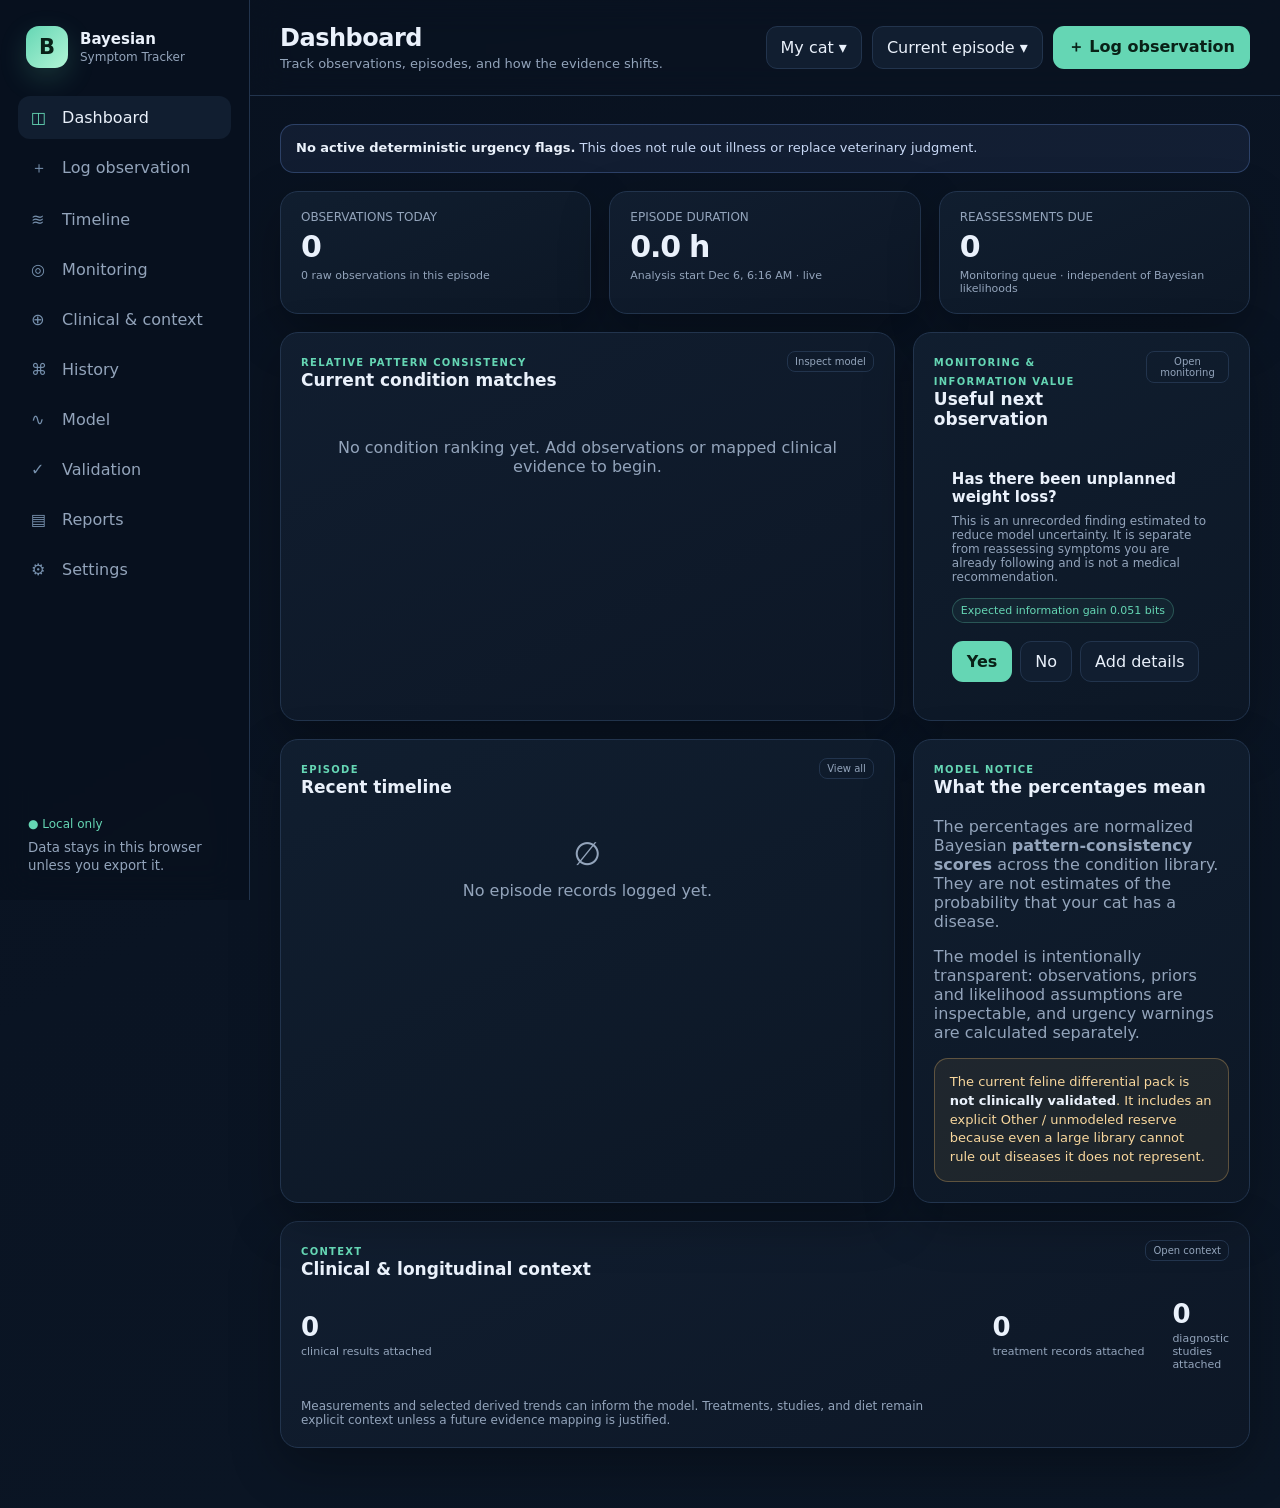
==== commit 18a0b63b: "Updates" ====
--- a/index.html
+++ b/index.html
@@ -24,6 +24,7 @@
         <button data-view="context"><span>⊕</span> Clinical & context</button>
         <button data-view="history"><span>⌘</span> History</button>
         <button data-view="model"><span>∿</span> Model</button>
+        <button data-view="validation"><span>✓</span> Validation</button>
         <button data-view="reports"><span>▤</span> Reports</button>
         <button data-view="settings"><span>⚙</span> Settings</button>
       </nav>
--- a/styles.css
+++ b/styles.css
@@ -105,7 +105,7 @@
 .warning-chip{color:var(--warning)!important;border-color:rgba(242,189,102,.35)!important}
 @media(max-width:850px){.monitor-item{grid-template-columns:1fr}.monitor-actions{min-width:0}.monitor-actions .question-actions{justify-content:flex-start}}
 
-/* v0.7.1 retrospective entry-date controls */
+/* v0.8 retrospective entry/replay date controls */
 .date-entry-helper{display:grid;gap:6px;margin-top:2px}
 .date-entry-helper .compact-row{padding-top:0;gap:6px}
 .date-entry-helper .mini{font-size:10px;padding:4px 7px}
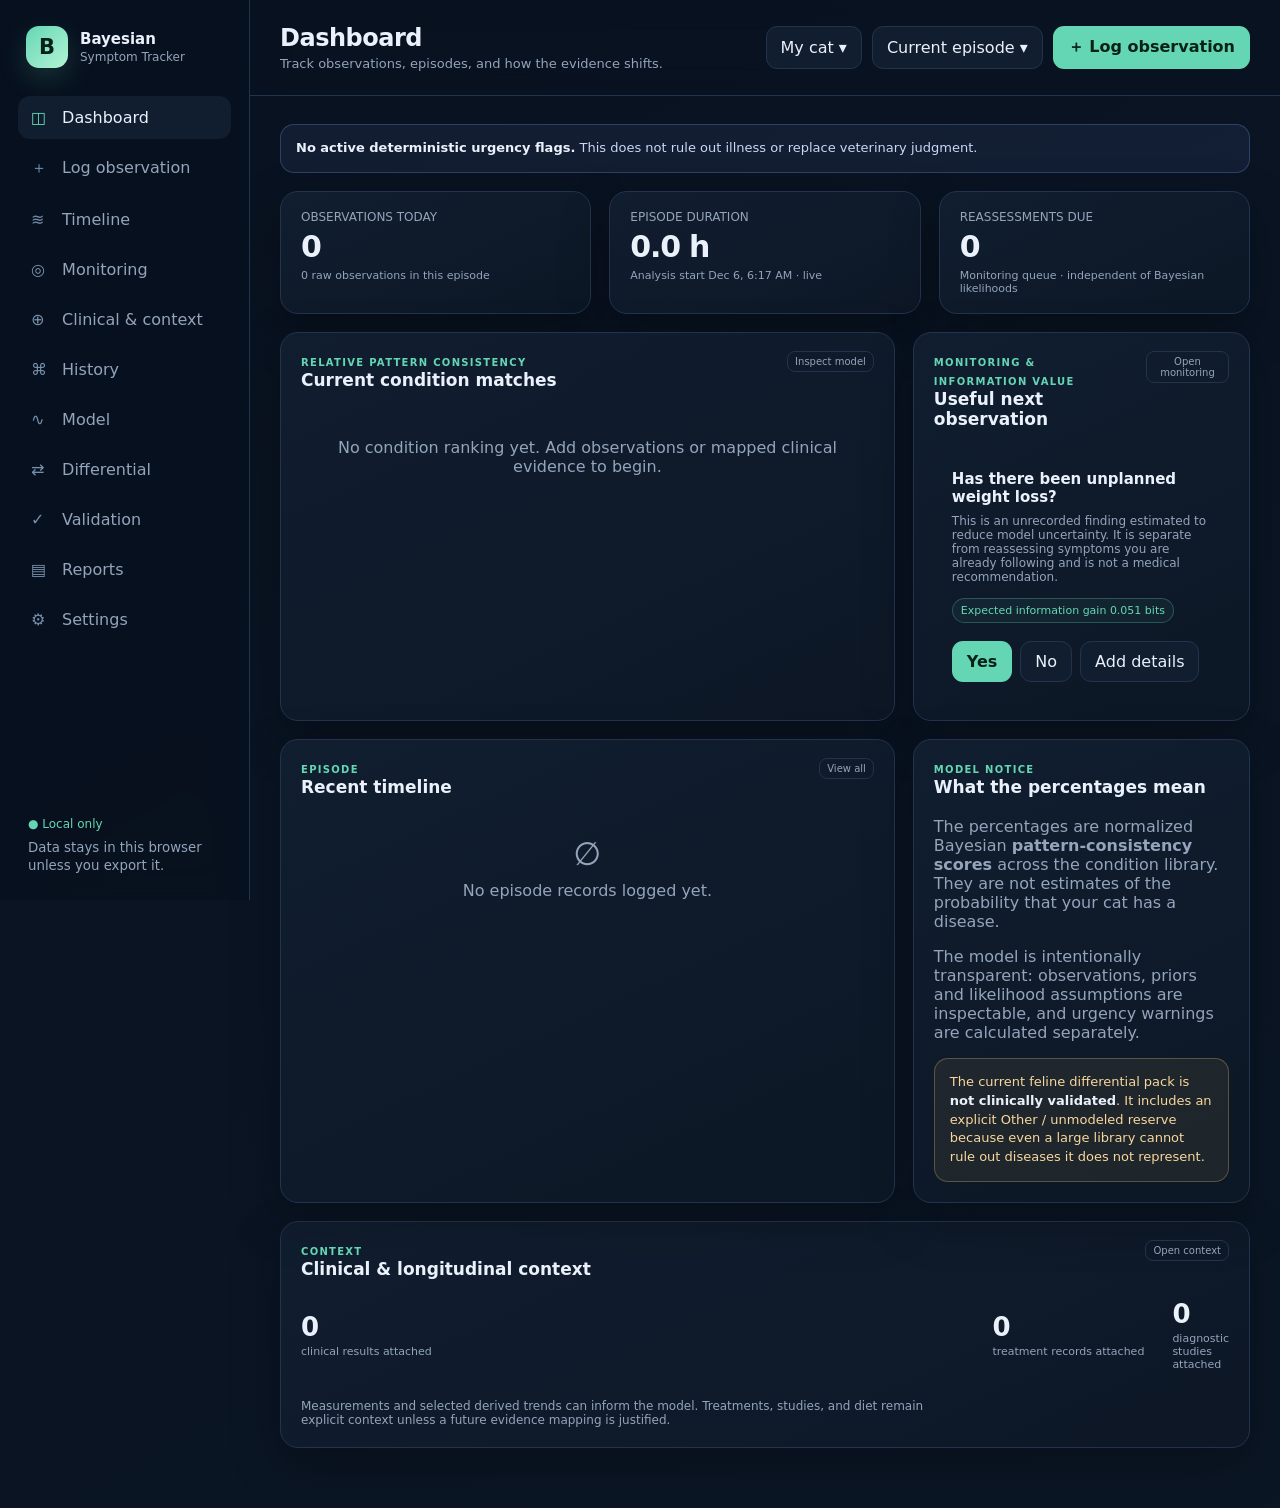
==== commit 832cf70c: "Updates" ====
--- a/index.html
+++ b/index.html
@@ -24,6 +24,7 @@
         <button data-view="context"><span>⊕</span> Clinical & context</button>
         <button data-view="history"><span>⌘</span> History</button>
         <button data-view="model"><span>∿</span> Model</button>
+        <button data-view="differential"><span>⇄</span> Differential</button>
         <button data-view="validation"><span>✓</span> Validation</button>
         <button data-view="reports"><span>▤</span> Reports</button>
         <button data-view="settings"><span>⚙</span> Settings</button>
--- a/styles.css
+++ b/styles.css
@@ -110,3 +110,9 @@
 .date-entry-helper .compact-row{padding-top:0;gap:6px}
 .date-entry-helper .mini{font-size:10px;padding:4px 7px}
 @media(max-width:650px){.date-entry-helper .compact-row>*{flex:0 1 auto}}
+
+/* v0.10 differential-workup / clinical narrowing */
+.workup-dot{background:#f0a7ff!important;box-shadow:0 0 0 4px rgba(240,167,255,.09)!important}
+.differential-grid{align-items:start}
+.table td small{color:var(--muted);line-height:1.35}
+@media(max-width:700px){.table th,.table td{padding:9px 10px}.card-head{flex-wrap:wrap}}
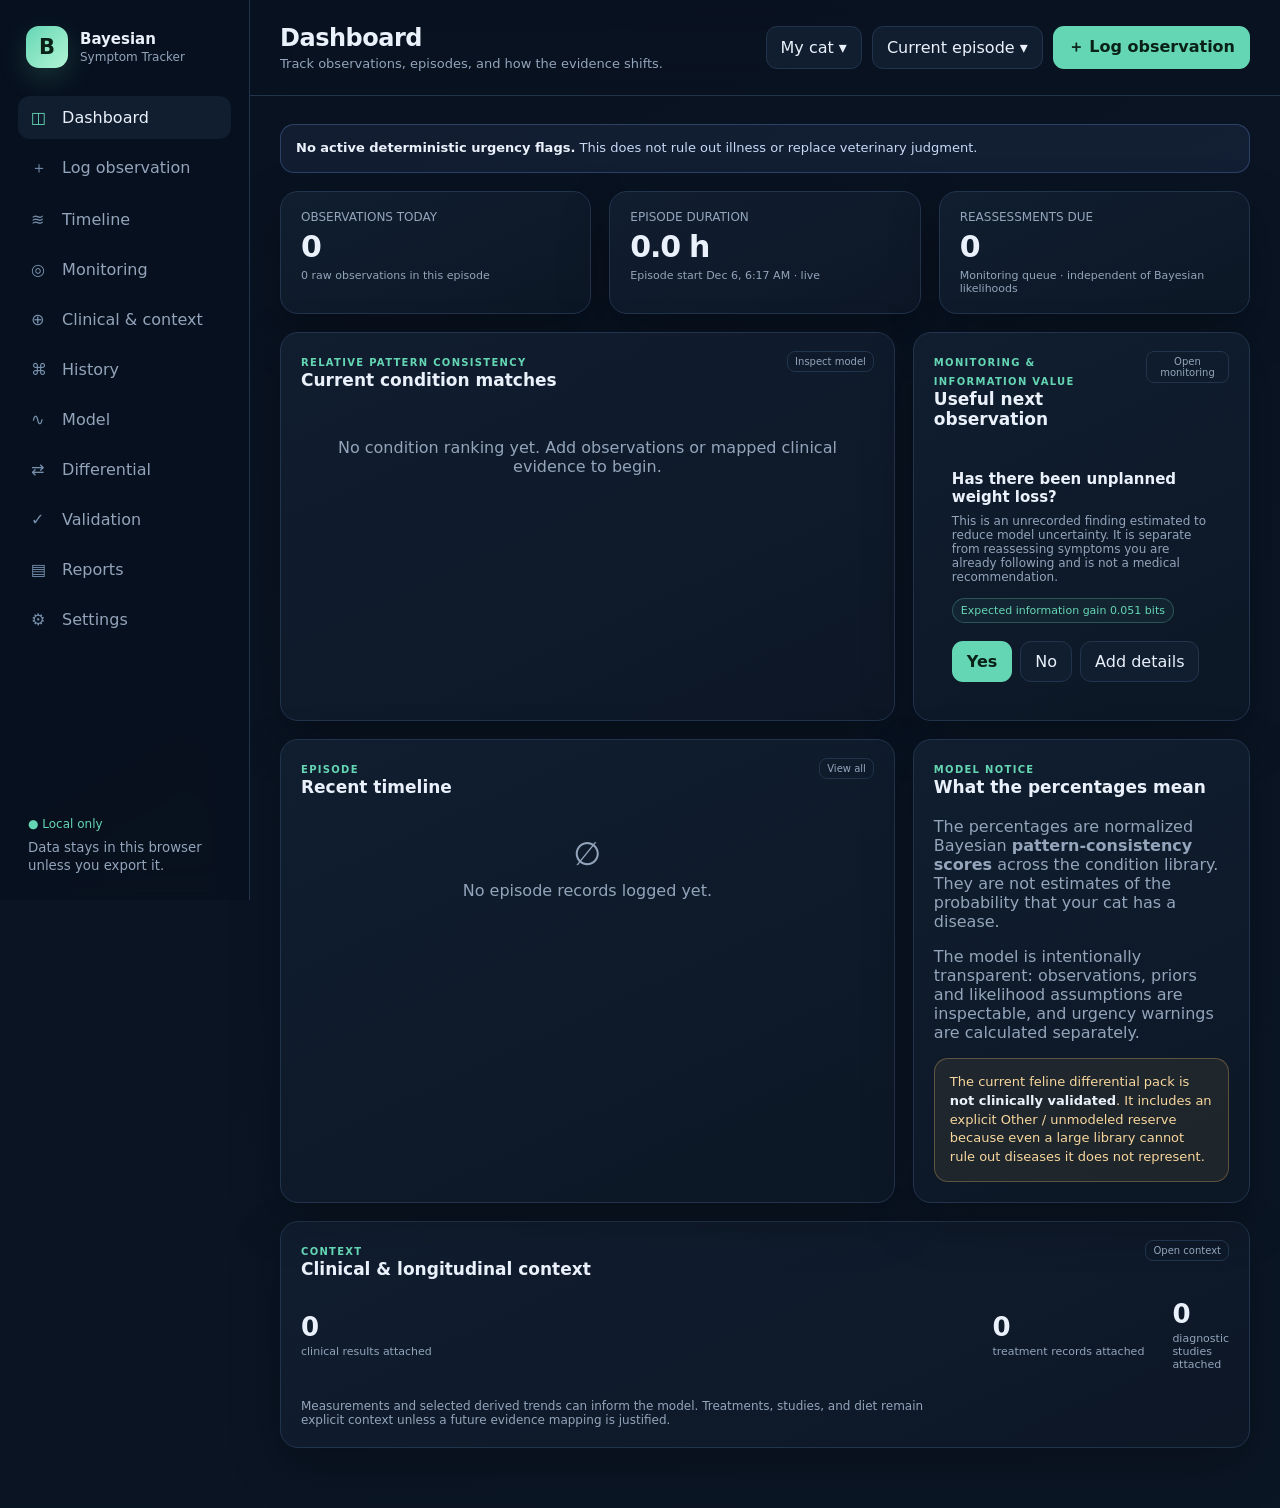
==== commit 02b96ec3: "PWA Manifest updates" ====
--- a/index.html
+++ b/index.html
@@ -4,10 +4,17 @@
   <meta charset="utf-8" />
   <meta name="viewport" content="width=device-width,initial-scale=1" />
   <meta name="theme-color" content="#0d1726" />
+  <meta name="color-scheme" content="dark" />
+  <meta name="mobile-web-app-capable" content="yes" />
+  <meta name="apple-mobile-web-app-capable" content="yes" />
+  <meta name="apple-mobile-web-app-status-bar-style" content="black-translucent" />
+  <meta name="apple-mobile-web-app-title" content="Bayesian Tracker" />
   <meta name="description" content="A local-first Bayesian symptom and observation tracker for cats." />
   <title>Bayesian Symptom Tracker</title>
   <link rel="stylesheet" href="styles.css" />
   <link rel="manifest" href="manifest.webmanifest" />
+  <link rel="icon" type="image/png" sizes="32x32" href="icons/favicon-32.png" />
+  <link rel="apple-touch-icon" sizes="180x180" href="icons/apple-touch-icon.png" />
 </head>
 <body>
   <div class="app-shell">
